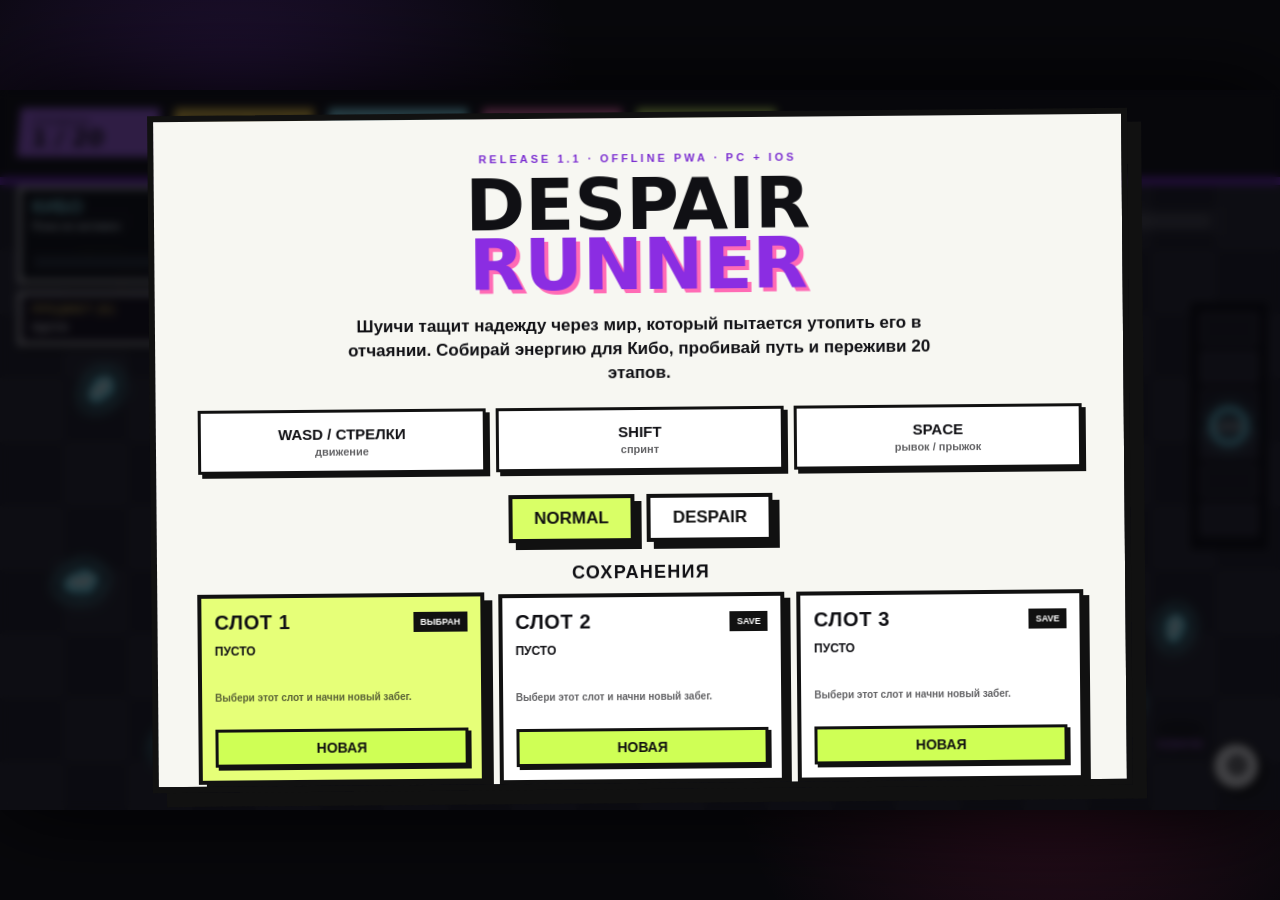
==== index.html @ 8cb409ff "Add files via upload" ====
<!doctype html>
<html lang="ru">
<head>
<meta charset="utf-8">
<meta name="viewport" content="width=device-width, initial-scale=1, maximum-scale=1, minimum-scale=1, user-scalable=no, viewport-fit=cover">
<meta name="theme-color" content="#09090d">
<meta name="mobile-web-app-capable" content="yes">
<meta name="apple-mobile-web-app-capable" content="yes">
<meta name="apple-mobile-web-app-status-bar-style" content="black-translucent">
<meta name="apple-mobile-web-app-title" content="Despair Runner">
<title>Despair Runner</title>
<link rel="manifest" href="manifest.webmanifest">
<link rel="stylesheet" href="style.css">
</head>
<body>
<div id="wrap">
  <canvas id="game" width="1280" height="720"></canvas>

  <div id="hud">
    <div class="chip purple"><small>УРОВЕНЬ</small><b id="hudLevel">1 / 20</b></div>
    <div class="chip gold"><small>ЭНЕРГИЯ КИБО</small><b id="hudCoins">0 / 7</b></div>
    <div class="chip cyan"><small>XP</small><b id="hudXp">0</b></div>
    <div class="chip pink"><small>ПЕРДЁЖ-КОМБО</small><b id="hudCombo">x1</b></div><div class="chip lime"><small>КОМБО МОНЕТ</small><b id="hudCoinCombo">x0</b></div>
  </div>

  <div id="perkHud"></div><div id="itemHud"><div class="item-title">ПРЕДМЕТ [E]</div><div id="itemText">пусто</div></div>
  <div id="kiiboHud">
    <div class="kiibo-title">КИБО</div>
    <div class="kiibo-sub" id="kiiboText">Пока не активен</div>
    <div class="kiibo-bar"><div id="kiiboFill"></div></div>
  </div>
  <div id="danger">ОНИ УЖЕ РЯДОМ 💀</div>
  <div id="announce"></div>

  <div id="bossHud">
    <div class="boss-line">
      <div>
        <div class="boss-name" id="bossName">HIFUMI YAMADA — БОСС</div>
        <div class="boss-sub" id="bossSub">Собери 60 монокоинов. Каждые 10 — выстрел Кибо.</div>
      </div>
      <b id="bossHpText">100%</b>
    </div>
    <div class="boss-bar"><div id="bossHpFill"></div></div>
  </div>

  <button id="settingsBtn" class="settingsFab" title="Настройки">⚙</button>

  <div id="startScreen" class="overlay show">
    <section class="panel intro">
      <div class="eyebrow">RELEASE 1.1 · OFFLINE PWA · PC + IOS</div>
      <h1>DESPAIR<br><span>RUNNER</span></h1>
      <p>Шуичи тащит надежду через мир, который пытается утопить его в отчаянии. Собирай энергию для Кибо, пробивай путь и переживи 20 этапов.</p>
      <div class="controls desktopControls">
        <div><b>WASD / СТРЕЛКИ</b><span>движение</span></div>
        <div><b>SHIFT</b><span>спринт</span></div>
        <div><b>SPACE</b><span>рывок / прыжок</span></div>
      </div>

      <div class="mobileControlHint">
        <b>НА ТЕЛЕФОНЕ</b>
        <span>экранные кнопки автоматически меняются под режим</span>
      </div>

      <div class="difficulty">
        <button class="diffBtn selected" data-diff="normal">NORMAL</button>
        <button class="diffBtn" data-diff="despair">DESPAIR</button>
      </div>

      <div class="saveTitle">СОХРАНЕНИЯ</div>
      <div id="saveSlots" class="saveSlots"></div>
      <div class="saveNote">Новая игра в занятом слоте сразу стирает старую контрольную точку этого слота.</div>

      <div class="startActions">
        <button id="startSettingsBtn" class="secondaryBtn">НАСТРОЙКИ</button>
      </div>
    </section>
  </div>

  <div id="levelScreen" class="overlay">
    <section class="panel level-panel">
      <div class="eyebrow">УРОВЕНЬ ПРОЙДЕН</div>
      <h2 id="levelDoneTitle">УРОВЕНЬ 1</h2>
      <div id="levelRank" class="levelRank">A</div><div id="levelStatsSummary" class="levelStatsSummary"></div><p>Выбери апгрейд Шуичи. Редкий = 2 стака, легендарный = 3.</p>
      <div id="perkChoices" class="perkChoices"></div>
    </section>
  </div>

  <div id="gameOver" class="overlay">
    <section class="panel">
      <div class="eyebrow">ТЕБЯ ДОГНАЛИ</div>
      <h2 id="deathTitle">КОНЕЦ 💀</h2>
      <p id="deathText">Это было неизбежно.</p>
      <div class="stats">Уровень: <b id="deathLevel">1</b> · XP: <b id="deathXp">0</b></div>
      <div class="deathActions">
        <button id="restartBtn">НОВЫЙ ЗАБЕГ В ЭТОМ СЛОТЕ</button>
        <button id="deathCheckpointBtn" class="checkpointBtn" style="display:none">С КОНТРОЛЬНОЙ ТОЧКИ</button>
      </div>
    </section>
  </div>

  <div id="victory" class="overlay">
    <section class="panel victory-panel final-panel">
      <div id="victoryEyebrow" class="eyebrow">DESPAIR RUNNER // CAMPAIGN COMPLETE</div>
      <h2 id="victoryTitle">НАДЕЖДА НЕ УМЕРЛА</h2>
      <p id="victoryText">Джунко не была побеждена. Но Шуичи всё равно нашёл выход.</p>

      <div id="victoryRank" class="finalRank">S</div>

      <div class="finalStatsGrid">
        <div><small>ВРЕМЯ</small><b id="victoryTime">00:00</b></div>
        <div><small>СМЕРТИ</small><b id="victoryDeaths">0</b></div>
        <div><small>ЭНЕРГИЯ</small><b id="victoryEnergy">0</b></div>
        <div><small>XP</small><b id="victoryXp">0</b></div>
        <div><small>ЭТАПЫ</small><b id="victoryStages">20/20</b></div>
        <div><small>СТАКИ ПЕРКОВ</small><b id="victoryPerks">0</b></div>
        <div><small>СЛОЖНОСТЬ</small><b id="victoryDifficulty">NORMAL</b></div>
        <div><small>РЕЖИМ</small><b id="victoryRunType">CAMPAIGN</b></div>
      </div>

      <div class="finalActions">
        <button id="victoryRestartBtn">НОВЫЙ ЗАБЕГ В ЭТОМ СЛОТЕ</button>
        <button id="victoryMenuBtn" class="secondaryBtn">К СОХРАНЕНИЯМ</button>
      </div>
    </section>
  </div>



  <div id="storyScreen" class="overlay">
    <section class="storyPanel">
      <div class="storyTop">DESPAIR RUNNER // STORY</div>
      <div class="storyBody">
        <div class="storyPortraitBox">
          <img id="storyPortrait" alt="">
          <div id="storyPortraitFallback">?</div>
        </div>
        <div class="storyDialogue">
          <div id="storySpeaker">ШУИЧИ</div>
          <div id="storyText">...</div>
          <button id="storyNextBtn">ДАЛЬШЕ ▶</button>
        </div>
      </div>
    </section>
  </div>

  <div id="settingsScreen" class="overlay">
    <section class="panel settings-panel">
      <div class="eyebrow">НАСТРОЙКИ</div>
      <h2>ЗВУК</h2>

      <div class="settingRow">
        <div><b>МУЗЫКА</b><span>Фоновая музыка уровней и боссов</span></div>
        <div class="sliderBox"><input id="musicVolume" type="range" min="0" max="100" value="12"><b id="musicVolumeValue">12%</b></div>
      </div>

      <div class="settingRow">
        <div><b>ЭФФЕКТЫ</b><span>Монеты, Кибо, попадания и пердёж</span></div>
        <div class="sliderBox"><input id="sfxVolume" type="range" min="0" max="100" value="72"><b id="sfxVolumeValue">72%</b></div>
      </div>

      <div class="settingRow">
        <div><b>ГОЛОС</b><span>Голосовые реплики и смех</span></div>
        <div class="sliderBox"><input id="voiceVolume" type="range" min="0" max="100" value="92"><b id="voiceVolumeValue">92%</b></div>
      </div>

      <div class="settingRow toggleRow">
        <div><b>ТРЯСКА ЭКРАНА</b><span>Удары, рывки и мощные атаки</span></div>
        <button id="shakeToggle" class="toggleBtn on">ВКЛ</button>
      </div>

      <div class="settingsHint">ESC — открыть/закрыть настройки. Изменения сохраняются автоматически.</div>
      <button id="closeSettingsBtn">ГОТОВО</button>
    </section>
  </div>


  <div id="offlineBadge" class="offlineBadge">OFFLINE</div>
  <button id="fullscreenBtn" class="fullscreenFab" title="Полный экран">⛶</button>

  <div id="mobileControls" aria-hidden="true">
    <div id="mobileDpad" class="mobileDpad">
      <button class="touchKey mobileUp" data-touch-key="KeyW" aria-label="Вверх">▲</button>
      <button class="touchKey mobileLeft" data-touch-key="KeyA" aria-label="Влево">◀</button>
      <button class="touchKey mobileRight" data-touch-key="KeyD" aria-label="Вправо">▶</button>
      <button class="touchKey mobileDown" data-touch-key="KeyS" aria-label="Вниз">▼</button>
    </div>

    <div id="mobileActions" class="mobileActions">
      <button id="mobileSprint" class="mobileSprint touchKey" data-touch-key="ShiftLeft">СПРИНТ</button>
      <button id="mobileSecondary" class="mobileSecondary">ПРЕДМЕТ</button>
      <button id="mobilePrimary" class="mobilePrimary">РЫВОК</button>
    </div>
  </div>

  <div id="rotateHint">
    <div>
      <b>ПОВЕРНИ ТЕЛЕФОН ↻</b>
      <span>DESPAIR RUNNER рассчитан на горизонтальный экран</span>
    </div>
  </div>

  <div id="toast"></div>
</div>
<script src="game.js"></script>

<script>
(function(){
  if(!('serviceWorker' in navigator)) return;

  const badge=document.getElementById('offlineBadge');
  const setBadge=(ready)=>{
    if(!badge) return;
    badge.classList.toggle('ready',!!ready);
    badge.textContent=ready?'OFFLINE READY':'OFFLINE';
  };

  window.addEventListener('load', async()=>{
    try{
      const reg=await navigator.serviceWorker.register('./sw.js',{scope:'./'});
      await navigator.serviceWorker.ready;
      setBadge(true);

      // Ask an already active SW to fill any files added after install.
      if(reg.active) reg.active.postMessage({type:'PRECACHE_NOW'});
    }catch(err){
      setBadge(false);
      console.warn('Offline mode unavailable on this origin:',err);
    }
  });

  window.addEventListener('online',()=>{
    if(navigator.serviceWorker.controller) setBadge(true);
  });
  window.addEventListener('offline',()=>{
    if(navigator.serviceWorker.controller) setBadge(true);
  });
})();
</script>
</body>
</html>
---- style.css ----
*{box-sizing:border-box}
html,body{margin:0;width:100%;height:100%;overflow:hidden;background:#09090d;color:#fff;font-family:Impact,Haettenschweiler,"Arial Narrow Bold",system-ui,sans-serif}
body{display:grid;place-items:center;background:
radial-gradient(circle at 18% 14%,rgba(121,49,198,.22),transparent 27%),
radial-gradient(circle at 82% 82%,rgba(255,44,128,.16),transparent 25%),#08080c}
#wrap{position:relative;width:min(100vw,177.777vh);aspect-ratio:16/9;max-height:100vh;overflow:hidden;box-shadow:0 0 90px #000}
canvas{display:block;width:100%;height:100%;background:#15151d}
#hud{position:absolute;left:16px;top:15px;right:16px;display:flex;gap:9px;pointer-events:none;z-index:4}
.chip{min-width:145px;padding:8px 13px 7px;border:3px solid #0b0b0e;box-shadow:5px 5px 0 #0b0b0e;color:#101014;transform:skew(-5deg)}
.chip small{display:block;font:900 10px Arial,sans-serif;letter-spacing:1.4px;opacity:.7}
.chip b{display:block;font-size:23px;line-height:1}
.purple{background:#b36aff}.gold{background:#ffd348}.cyan{background:#8eefff}.pink{background:#ff72b8}
#perkHud{position:absolute;right:18px;top:88px;display:flex;flex-direction:column;gap:5px;z-index:4;pointer-events:none;max-height:400px;overflow:hidden;align-items:flex-end}
.perkTag{min-width:230px;padding:6px 9px;background:rgba(255,255,255,.92);color:#101014;border:2px solid #101014;box-shadow:3px 3px #101014;font:900 11px Arial,sans-serif}.perkTag b{display:block;font-size:11px}.perkTag span{display:block;margin-top:2px;font:800 10px Arial,sans-serif;opacity:.72}.chanceTag{background:#d9ff66}
#danger{position:absolute;left:50%;top:92px;transform:translateX(-50%) scale(.88) rotate(-1deg);padding:7px 13px;background:#ff244f;border:3px solid #111;box-shadow:5px 5px #111;font-size:23px;opacity:0;transition:.08s;z-index:5}
#danger.show{opacity:1;transform:translateX(-50%) scale(1) rotate(-1deg)}
#announce{position:absolute;left:50%;top:44%;transform:translate(-50%,-50%) scale(.7) rotate(-2deg);font-size:64px;text-align:center;text-shadow:5px 5px 0 #111,-3px -3px 0 #111;opacity:0;pointer-events:none;z-index:7;white-space:pre-line}
#announce.show{animation:announce .95s ease both}
@keyframes announce{0%{opacity:0;transform:translate(-50%,-50%) scale(.5) rotate(-4deg)}18%{opacity:1;transform:translate(-50%,-50%) scale(1.12) rotate(2deg)}75%{opacity:1;transform:translate(-50%,-50%) scale(1) rotate(-1deg)}100%{opacity:0;transform:translate(-50%,-50%) scale(1.25) rotate(-1deg)}}
#bossHud{position:absolute;left:50%;top:82px;transform:translateX(-50%);width:min(760px,72%);padding:11px 15px 12px;background:rgba(12,10,15,.94);border:4px solid #fff;box-shadow:7px 7px #000;z-index:5;display:none}
#bossHud.show{display:block}
.boss-line{display:flex;justify-content:space-between;gap:18px;align-items:end}.boss-name{font-size:23px;color:#ff6b92}.boss-sub{font:700 11px Arial,sans-serif;color:#ddd;margin-top:2px}.boss-line>b{font-size:26px}
.boss-bar{height:21px;margin-top:8px;background:#2a2730;border:3px solid #000;overflow:hidden}
#bossHpFill{width:100%;height:100%;background:linear-gradient(90deg,#ff315e,#ffcf48);transition:width .35s cubic-bezier(.2,.8,.2,1)}
.overlay{position:absolute;inset:0;display:grid;place-items:center;background:rgba(6,6,10,.76);backdrop-filter:blur(4px);opacity:0;pointer-events:none;transition:.16s;z-index:10}
.overlay.show{opacity:1;pointer-events:auto}
.panel{width:min(760px,90%);padding:34px 42px 35px;text-align:center;background:#f7f7f2;color:#101014;border:6px solid #111;box-shadow:14px 14px #111;transform:rotate(-.5deg)}
.eyebrow{font:900 11px Arial,sans-serif;letter-spacing:3px;color:#7b2ed1;margin-bottom:10px}
h1{font-size:72px;line-height:.84;margin:0 0 18px}h1 span{color:#8b2de2;text-shadow:4px 4px #ff6bb5}
h2{font-size:58px;line-height:.9;margin:0 0 16px}
.panel p{font:700 17px/1.4 Arial,sans-serif;max-width:620px;margin:0 auto 20px}
.controls{display:grid;grid-template-columns:repeat(3,1fr);gap:10px;margin:23px 0}
.controls div{padding:13px 8px;background:#fff;border:3px solid #111;box-shadow:4px 4px #111}.controls b,.controls span{display:block}.controls b{font:900 15px Arial,sans-serif}.controls span{font:700 11px Arial,sans-serif;opacity:.65;margin-top:3px}
button{appearance:none;border:4px solid #111;padding:15px 24px;background:#cfff55;color:#111;box-shadow:7px 7px #111;font:900 20px Impact,Arial,sans-serif;cursor:pointer}
button:hover{transform:translate(-2px,-2px);box-shadow:9px 9px #111}button:active{transform:translate(4px,4px);box-shadow:3px 3px #111}
.perkChoices{display:grid;grid-template-columns:repeat(3,1fr);gap:12px;margin-top:22px}
.perkCard{appearance:none;text-align:left;padding:17px 14px;background:#fff;border:4px solid #111;box-shadow:6px 6px #111;color:#111;cursor:pointer}
.perkCard strong{display:block;font:900 19px Impact,Arial,sans-serif;margin-bottom:6px}.perkCard span{font:700 12px/1.3 Arial,sans-serif;opacity:.78}.perkCard em{display:block;margin-top:7px;font-style:normal;font-weight:900;color:#6d24b8}.perkCard:hover{background:#d8ff5a;transform:translate(-2px,-2px)}
.stats{font:900 18px Arial,sans-serif;margin:20px 0}
#toast{position:absolute;left:50%;bottom:65px;transform:translateX(-50%) translateY(20px) rotate(-2deg);padding:10px 16px;background:#fff;color:#111;border:3px solid #111;box-shadow:5px 5px #111;font-size:20px;opacity:0;transition:.12s;z-index:8;white-space:nowrap}
#toast.show{opacity:1;transform:translateX(-50%) translateY(0) rotate(-2deg)}
@media(max-width:760px){h1{font-size:48px}h2{font-size:42px}.panel{padding:26px 18px}.controls,.perkChoices{grid-template-columns:1fr}.chip{min-width:0;flex:1;padding:6px 7px}.chip b{font-size:17px}.chip small{font-size:8px}.controls span{display:none}#bossHud{width:88%}}

#kiiboHud{
  position:absolute;
  left:18px;
  top:96px;
  width:260px;
  padding:9px 11px 10px;
  background:rgba(10,14,18,.92);
  border:3px solid #fff;
  box-shadow:5px 5px #111;
  z-index:4;
  pointer-events:none;
}
.kiibo-title{
  font:900 18px Impact,Arial,sans-serif;
  color:#8ef5ff;
  line-height:1;
}
.kiibo-sub{
  margin-top:4px;
  font:800 11px/1.25 Arial,sans-serif;
  color:#eafcff;
  min-height:27px;
}
.kiibo-bar{
  margin-top:7px;
  height:16px;
  background:#26303a;
  border:2px solid #111;
  overflow:hidden;
}
#kiiboFill{
  width:0%;
  height:100%;
  background:linear-gradient(90deg,#42dfff,#d9ff66);
  transition:width .12s linear;
}

.lime{background:#d9ff66}
#itemHud{position:absolute;left:18px;top:202px;width:260px;padding:8px 11px;background:rgba(18,12,24,.92);border:3px solid #fff;box-shadow:5px 5px #111;z-index:4;pointer-events:none;color:#fff}
.item-title{font:900 11px Arial,sans-serif;color:#ffd85a;letter-spacing:1.1px}#itemText{font:900 13px Arial,sans-serif;margin-top:4px}
.difficulty{display:flex;justify-content:center;gap:12px;margin:15px 0 20px}.diffBtn{background:#fff;padding:10px 22px;font-size:17px}.diffBtn.selected{background:#d9ff66}.diffBtn[data-diff="despair"].selected{background:#ff6b92}
.levelRank{display:grid;place-items:center;width:78px;height:78px;border-radius:50%;background:#111;color:#d9ff66;border:5px solid #111;box-shadow:5px 5px 0 #7b2ed1;font-size:52px;line-height:1;margin:0 auto 12px}
.levelStatsSummary{margin:0 auto 14px;max-width:610px;padding:10px 12px;background:#ecebe5;border:3px solid #111;font:800 12px/1.45 Arial,sans-serif}
.perkCard.rare{background:#e4d8ff}.perkCard.legendary{background:#ffe483}.perkCard .rarity{display:inline-block;margin-bottom:6px;padding:3px 6px;border:2px solid #111;font:900 10px Arial,sans-serif}.perkCard.rare .rarity{background:#b788ff}.perkCard.legendary .rarity{background:#ffbf32}

.startActions{display:flex;justify-content:center;gap:14px;flex-wrap:wrap}
.secondaryBtn{background:#fff}
.settingsFab{
  position:absolute;right:18px;bottom:18px;z-index:9;width:52px;height:52px;padding:0;
  display:grid;place-items:center;border-radius:50%;font:900 26px Arial,sans-serif;
  background:#fff;color:#111;box-shadow:5px 5px #111
}
.settingsFab:hover{transform:translate(-2px,-2px);box-shadow:7px 7px #111}
.settings-panel{width:min(720px,92%);text-align:left}
.settings-panel h2{text-align:center;margin-bottom:24px}
.settingRow{
  display:grid;grid-template-columns:1fr 280px;gap:20px;align-items:center;
  padding:15px 0;border-top:3px solid #111
}
.settingRow>div:first-child b{display:block;font:900 18px Impact,Arial,sans-serif}
.settingRow>div:first-child span{display:block;margin-top:3px;font:700 11px/1.3 Arial,sans-serif;opacity:.62}
.sliderBox{display:grid;grid-template-columns:1fr 55px;gap:10px;align-items:center}
.sliderBox input{width:100%;accent-color:#8b2de2;cursor:pointer}
.sliderBox b{text-align:right;font:900 15px Arial,sans-serif}
.toggleRow{grid-template-columns:1fr 110px}
.toggleBtn{padding:10px 14px;background:#ff6b92;font-size:16px;box-shadow:4px 4px #111}
.toggleBtn.on{background:#cfff55}
.settingsHint{margin:18px 0;text-align:center;font:800 11px/1.4 Arial,sans-serif;opacity:.62}
#closeSettingsBtn{display:block;margin:0 auto}
@media(max-width:760px){
  .settingRow{grid-template-columns:1fr}
  .sliderBox{grid-template-columns:1fr 52px}
  .toggleRow{grid-template-columns:1fr 100px}
  .settingsFab{width:44px;height:44px;font-size:21px}
}

.storyPanel{
  width:min(980px,94%);background:#f4f1ea;border:5px solid #111;box-shadow:12px 12px #111;
  position:relative;overflow:hidden
}
.storyTop{
  background:#111;color:#fff;padding:9px 16px;font:900 13px Arial,sans-serif;
  letter-spacing:1.7px;border-bottom:5px solid #8d2ee7
}
.storyBody{display:grid;grid-template-columns:260px 1fr;min-height:310px}
.storyPortraitBox{
  position:relative;background:linear-gradient(145deg,#1a1020,#35183f);overflow:hidden;
  border-right:5px solid #111;display:grid;place-items:end center
}
#storyPortrait{max-height:300px;max-width:240px;object-fit:contain;position:relative;z-index:2}
#storyPortraitFallback{
  position:absolute;inset:0;display:grid;place-items:center;color:#fff;opacity:.2;
  font:900 120px Impact,sans-serif
}
.storyDialogue{padding:28px 30px;display:flex;flex-direction:column}
#storySpeaker{
  display:inline-block;align-self:flex-start;background:#8d2ee7;color:#fff;border:3px solid #111;
  box-shadow:4px 4px #111;padding:6px 12px;font:900 21px Impact,Arial,sans-serif;letter-spacing:1px
}
#storyText{
  margin-top:24px;min-height:125px;font:900 23px/1.38 Arial,sans-serif;color:#17131b
}
#storyNextBtn{align-self:flex-end;margin-top:auto;background:#d9ff66}
@media(max-width:720px){
  .storyBody{grid-template-columns:150px 1fr;min-height:270px}
  #storyPortrait{max-height:250px;max-width:145px}
  .storyDialogue{padding:20px}
  #storyText{font-size:17px}
}

.energyLegend{font:900 12px Arial,sans-serif;color:#8ff7ff}

.checkpointBtn{background:#71eaff}
.checkpointInfo{
  min-height:18px;margin-top:12px;text-align:center;
  font:900 11px/1.4 Arial,sans-serif;opacity:.72
}
.deathActions{display:flex;justify-content:center;gap:12px;flex-wrap:wrap}


/* V30 — DESPAIR RUNNER */
.devOpenBtn{opacity:.78}
.dev-panel{max-width:980px}
.devStageGrid{
  display:grid;
  grid-template-columns:repeat(4,minmax(0,1fr));
  gap:10px;
  margin:18px 0 22px
}
.devStageBtn{
  min-height:72px;
  padding:10px;
  text-align:left;
  border:2px solid rgba(255,255,255,.16);
  background:rgba(13,12,18,.88);
}
.devStageBtn strong{display:block;font-size:15px;margin-bottom:4px}
.devStageBtn span{display:block;font-size:11px;opacity:.66}
.devStageBtn.boss{border-color:rgba(255,76,127,.65)}
.devStageBtn.ex{border-color:rgba(113,234,255,.55)}
.devStageBtn.final{border-color:rgba(255,45,141,.9);box-shadow:0 0 24px rgba(255,45,141,.12)}
.final-panel{max-width:820px;text-align:center}
.finalRank{
  font:900 92px/1 Impact,Haettenschweiler,'Arial Narrow Bold',sans-serif;
  margin:8px auto 18px;
  text-shadow:0 5px 0 #111,0 0 28px rgba(113,234,255,.3)
}
.finalStatsGrid{
  display:grid;
  grid-template-columns:repeat(4,minmax(0,1fr));
  gap:10px;
  margin:18px 0 22px
}
.finalStatsGrid>div{
  background:rgba(0,0,0,.34);
  border:1px solid rgba(255,255,255,.14);
  padding:12px 8px;
  min-height:58px
}
.finalStatsGrid small{display:block;font-size:9px;letter-spacing:.14em;opacity:.58;margin-bottom:5px}
.finalStatsGrid b{font-size:17px}
.finalActions{display:flex;justify-content:center;gap:12px;flex-wrap:wrap}
@media(max-width:760px){
  .devStageGrid{grid-template-columns:repeat(2,minmax(0,1fr))}
  .finalStatsGrid{grid-template-columns:repeat(2,minmax(0,1fr))}
}


/* ==========================================================
   DESPAIR RUNNER 1.0 — RELEASE / SAVE SLOTS / MOBILE
   ========================================================== */

.intro{
  width:min(980px,95%);
  max-height:94%;
  overflow:auto;
}
.mobileControlHint{
  display:none;
  padding:10px 12px;
  margin:12px auto;
  max-width:610px;
  background:#e7dcff;
  border:3px solid #111;
  box-shadow:4px 4px #111;
  font:800 11px/1.35 Arial,sans-serif;
}
.mobileControlHint b,.mobileControlHint span{display:block}
.mobileControlHint b{font-size:13px;color:#7229b9;margin-bottom:3px}

.saveTitle{
  margin:6px 0 10px;
  font:900 18px Impact,Arial,sans-serif;
  letter-spacing:1.3px
}
.saveSlots{
  display:grid;
  grid-template-columns:repeat(3,minmax(0,1fr));
  gap:12px;
  margin:0 auto 12px
}
.saveSlot{
  position:relative;
  min-height:174px;
  padding:13px;
  text-align:left;
  background:#fff;
  border:4px solid #111;
  box-shadow:6px 6px #111;
  transition:.12s
}
.saveSlot.active{
  background:#e6ff78;
  transform:translate(-2px,-2px);
  box-shadow:8px 8px #111
}
.saveSlot.completed{background:#ffd2df}
.saveSlotHeader{
  display:flex;
  justify-content:space-between;
  align-items:center;
  gap:8px;
  margin-bottom:9px
}
.saveSlotHeader strong{
  font:900 20px Impact,Arial,sans-serif;
  letter-spacing:.6px
}
.saveSlotHeader small{
  font:900 9px Arial,sans-serif;
  padding:3px 5px;
  border:2px solid #111;
  background:#111;
  color:#fff
}
.saveSlotStatus{
  min-height:43px;
  font:900 12px/1.35 Arial,sans-serif
}
.saveSlotMeta{
  min-height:28px;
  margin-top:5px;
  font:700 10px/1.35 Arial,sans-serif;
  opacity:.66
}
.saveSlotActions{
  display:flex;
  flex-wrap:wrap;
  gap:6px;
  margin-top:10px
}
.saveSlotActions button{
  flex:1 1 auto;
  padding:8px 9px;
  border-width:3px;
  box-shadow:3px 3px #111;
  font-size:14px
}
.saveContinue{background:#71eaff}
.saveNew{background:#cfff55}
.saveDelete{background:#ff8ca8}
.saveNote{
  margin:3px auto 12px;
  font:800 10px/1.35 Arial,sans-serif;
  opacity:.64
}

.fullscreenFab{
  display:none;
  position:absolute;
  z-index:24;
  width:42px;
  height:42px;
  padding:0;
  border-width:3px;
  border-radius:50%;
  font:900 21px Arial,sans-serif;
  background:#d9ff66;
  box-shadow:3px 3px #111
}

#mobileControls{
  position:absolute;
  inset:0;
  z-index:20;
  display:none;
  pointer-events:none;
  touch-action:none;
  user-select:none;
  -webkit-user-select:none
}
body.touchDevice #mobileControls.active{display:block}
.mobileDpad{
  position:absolute;
  left:max(10px,env(safe-area-inset-left));
  bottom:max(10px,env(safe-area-inset-bottom));
  width:178px;
  height:148px;
  pointer-events:none
}
.mobileDpad button,
.mobileActions button{
  pointer-events:auto;
  touch-action:none;
  -webkit-tap-highlight-color:transparent
}
.mobileDpad button{
  position:absolute;
  width:58px;
  height:58px;
  padding:0;
  border:3px solid rgba(0,0,0,.9);
  border-radius:13px;
  box-shadow:3px 3px rgba(0,0,0,.8);
  background:rgba(245,245,245,.82);
  font:900 21px Arial,sans-serif;
  backdrop-filter:blur(3px)
}
.mobileDpad button.pressed{
  transform:translate(3px,3px);
  box-shadow:0 0 transparent;
  background:#d9ff66
}
.mobileUp{left:60px;top:0}
.mobileLeft{left:0;top:60px}
.mobileRight{left:120px;top:60px}
.mobileDown{left:60px;top:90px}
.mobileDpad.horizontalOnly .mobileUp,
.mobileDpad.horizontalOnly .mobileDown{display:none}
.mobileDpad.hidden{display:none}

.mobileActions{
  position:absolute;
  right:max(12px,env(safe-area-inset-right));
  bottom:max(12px,env(safe-area-inset-bottom));
  width:220px;
  height:150px;
  pointer-events:none
}
.mobileActions button{
  position:absolute;
  padding:0;
  border:3px solid #111;
  border-radius:50%;
  box-shadow:4px 4px rgba(0,0,0,.82);
  font:900 15px Impact,Arial,sans-serif
}
.mobileActions button:active,
.mobileActions button.pressed{
  transform:translate(3px,3px);
  box-shadow:1px 1px #111
}
.mobilePrimary{
  right:0;
  bottom:0;
  width:82px;
  height:82px;
  background:#ff6b92
}
.mobileSecondary{
  right:86px;
  bottom:11px;
  width:68px;
  height:68px;
  background:#71eaff
}
.mobileSprint{
  right:7px;
  top:0;
  width:92px;
  height:48px;
  border-radius:16px!important;
  background:#d9ff66
}
.mobileActions .hidden{display:none!important}

#rotateHint{
  display:none;
  position:fixed;
  inset:0;
  z-index:9999;
  place-items:center;
  padding:24px;
  background:#09090d;
  color:#fff;
  text-align:center
}
#rotateHint div{
  padding:24px;
  border:4px solid #fff;
  box-shadow:8px 8px #8d2ee7;
  background:#15121b
}
#rotateHint b{
  display:block;
  font:900 34px Impact,Arial,sans-serif;
  color:#ff6b92
}
#rotateHint span{
  display:block;
  max-width:300px;
  margin:9px auto 0;
  font:800 13px/1.35 Arial,sans-serif
}

@media (pointer:coarse){
  body.touchDevice .mobileControlHint{display:block}
  body.touchDevice .desktopControls{display:none}
  body.touchDevice .fullscreenFab{
    display:grid;
    place-items:center;
    right:max(54px,calc(env(safe-area-inset-right) + 54px));
    top:max(7px,env(safe-area-inset-top))
  }
  body.touchDevice .settingsFab{
    top:max(7px,env(safe-area-inset-top));
    right:max(7px,env(safe-area-inset-right));
    bottom:auto;
    width:42px;
    height:42px;
    font-size:19px;
    border-width:3px;
    box-shadow:3px 3px #111
  }
  body.touchDevice #hud{
    left:max(6px,env(safe-area-inset-left));
    right:max(104px,calc(env(safe-area-inset-right) + 104px));
    top:max(6px,env(safe-area-inset-top));
    gap:4px
  }
  body.touchDevice #hud .chip{
    min-width:0;
    padding:4px 6px;
    border-width:2px;
    box-shadow:2px 2px #111
  }
  body.touchDevice #hud .chip:nth-child(4),
  body.touchDevice #hud .chip:nth-child(5){display:none}
  body.touchDevice #hud .chip small{font-size:6px;letter-spacing:.5px}
  body.touchDevice #hud .chip b{font-size:13px}
  body.touchDevice #kiiboHud{
    left:max(7px,env(safe-area-inset-left));
    top:54px;
    width:155px;
    padding:5px 7px;
    border-width:2px;
    box-shadow:2px 2px #111
  }
  body.touchDevice .kiibo-title{font-size:12px}
  body.touchDevice .kiibo-sub{font-size:7px;min-height:16px}
  body.touchDevice .kiibo-bar{height:10px;margin-top:3px}
  body.touchDevice #itemHud{
    left:max(7px,env(safe-area-inset-left));
    top:119px;
    width:155px;
    padding:5px 7px;
    border-width:2px;
    box-shadow:2px 2px #111
  }
  body.touchDevice .item-title{font-size:7px}
  body.touchDevice #itemText{font-size:8px}
  body.touchDevice #perkHud{
    right:max(8px,env(safe-area-inset-right));
    top:57px;
    max-height:132px;
    gap:2px
  }
  body.touchDevice .perkTag{
    min-width:125px;
    max-width:150px;
    padding:3px 5px;
    border-width:1px;
    box-shadow:2px 2px #111;
    font-size:7px
  }
  body.touchDevice .perkTag b{font-size:7px}
  body.touchDevice .perkTag span{font-size:6px}
  body.touchDevice #bossHud{
    top:48px;
    width:58%;
    padding:5px 8px;
    border-width:2px;
    box-shadow:3px 3px #000
  }
  body.touchDevice .boss-name{font-size:13px}
  body.touchDevice .boss-sub{font-size:7px}
  body.touchDevice .boss-line>b{font-size:15px}
  body.touchDevice .boss-bar{height:12px;margin-top:4px;border-width:2px}
  body.touchDevice #danger{top:51px;font-size:13px;padding:3px 7px;border-width:2px;box-shadow:2px 2px #111}
  body.touchDevice #announce{font-size:34px}
  body.touchDevice #toast{
    bottom:9px;
    max-width:48%;
    padding:6px 9px;
    border-width:2px;
    box-shadow:3px 3px #111;
    font-size:11px;
    white-space:normal;
    text-align:center
  }
  body.touchDevice .panel,
  body.touchDevice .storyPanel{
    max-height:94%;
    overflow:auto
  }
  body.touchDevice .panel{
    width:min(900px,94%);
    padding:18px 20px;
    border-width:4px;
    box-shadow:7px 7px #111
  }
  body.touchDevice h1{font-size:45px}
  body.touchDevice h2{font-size:36px}
  body.touchDevice .panel p{font-size:12px;margin-bottom:10px}
  body.touchDevice .difficulty{margin:8px 0 10px}
  body.touchDevice .diffBtn{padding:7px 14px;font-size:13px;border-width:3px;box-shadow:3px 3px #111}
  body.touchDevice .saveSlots{gap:7px}
  body.touchDevice .saveSlot{
    min-height:132px;
    padding:8px;
    border-width:3px;
    box-shadow:3px 3px #111
  }
  body.touchDevice .saveSlotHeader strong{font-size:15px}
  body.touchDevice .saveSlotStatus{min-height:31px;font-size:9px}
  body.touchDevice .saveSlotMeta{font-size:7px;min-height:18px}
  body.touchDevice .saveSlotActions{gap:4px;margin-top:6px}
  body.touchDevice .saveSlotActions button{padding:5px 6px;font-size:10px;border-width:2px;box-shadow:2px 2px #111}
  body.touchDevice .saveNote{font-size:7px;margin-bottom:7px}
  body.touchDevice .startActions button{padding:8px 14px;font-size:13px;border-width:3px;box-shadow:3px 3px #111}
  body.touchDevice .perkChoices{grid-template-columns:repeat(3,1fr);gap:7px}
  body.touchDevice .perkCard{padding:9px 8px;border-width:3px;box-shadow:3px 3px #111}
  body.touchDevice .perkCard strong{font-size:13px}
  body.touchDevice .perkCard span{font-size:8px}
  body.touchDevice .storyBody{grid-template-columns:130px 1fr;min-height:220px}
  body.touchDevice #storyPortrait{max-height:205px;max-width:125px}
  body.touchDevice .storyDialogue{padding:13px}
  body.touchDevice #storySpeaker{font-size:14px;padding:4px 8px;border-width:2px;box-shadow:2px 2px #111}
  body.touchDevice #storyText{font-size:13px;min-height:85px;margin-top:10px}
  body.touchDevice #storyNextBtn{padding:7px 12px;font-size:12px;border-width:3px;box-shadow:3px 3px #111}
  body.touchDevice .finalRank{font-size:58px;margin:4px auto 8px}
  body.touchDevice .finalStatsGrid{gap:5px;margin:8px 0 10px}
  body.touchDevice .finalStatsGrid>div{min-height:42px;padding:6px}
  body.touchDevice .finalStatsGrid small{font-size:6px}
  body.touchDevice .finalStatsGrid b{font-size:11px}
}

@media (orientation:portrait) and (pointer:coarse){
  body.touchDevice #rotateHint{display:grid}
}

@media (max-width:760px) and (pointer:fine){
  .saveSlots{grid-template-columns:1fr}
}


/* ==========================================================
   V1.1 OFFLINE / IOS TOUCH-ZOOM FIX
   ========================================================== */
html,body{
  overscroll-behavior:none;
  -webkit-text-size-adjust:100%;
  touch-action:manipulation;
}
#wrap,
#game,
#mobileControls,
.mobileDpad,
.mobileActions,
.touchKey,
.mobilePrimary,
.mobileSecondary,
.mobileSprint{
  touch-action:none!important;
  -ms-touch-action:none!important;
}
#wrap{
  -webkit-user-select:none;
  user-select:none;
  -webkit-touch-callout:none;
}
.panel,
.panel button,
.panel input,
.panel label{
  touch-action:manipulation;
}
.offlineBadge{
  position:absolute;
  z-index:23;
  left:50%;
  bottom:8px;
  transform:translateX(-50%);
  padding:4px 7px;
  border:2px solid #111;
  background:rgba(255,255,255,.86);
  color:#111;
  box-shadow:2px 2px #111;
  font:900 8px Arial,sans-serif;
  letter-spacing:.8px;
  opacity:.48;
  pointer-events:none;
}
.offlineBadge.ready{
  background:#d9ff66;
  opacity:.82;
}
@media(pointer:fine){.offlineBadge{display:none}}
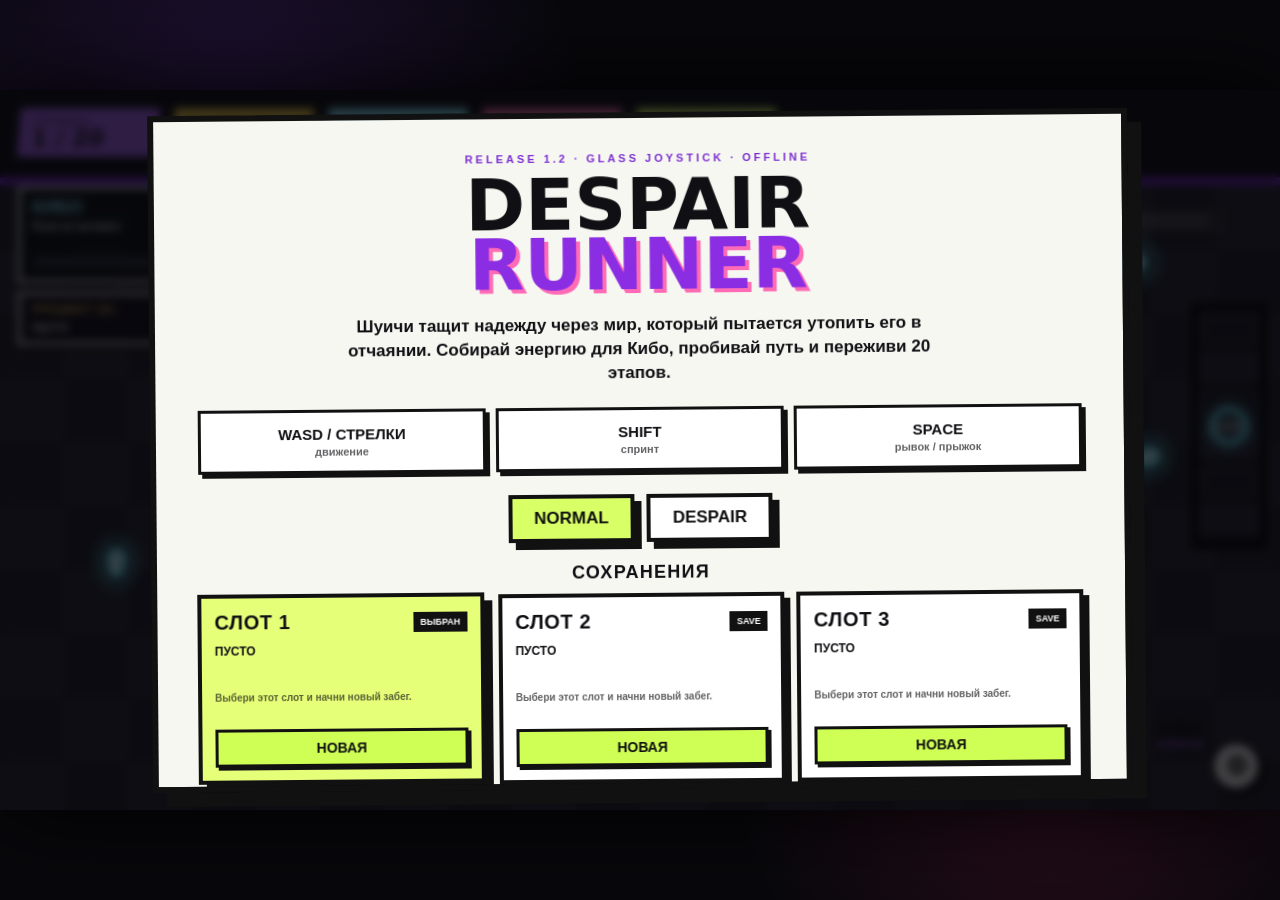
==== commit 4db87609: "Add files via upload" ====
--- a/index.html
+++ b/index.html
@@ -47,7 +47,7 @@
 
   <div id="startScreen" class="overlay show">
     <section class="panel intro">
-      <div class="eyebrow">RELEASE 1.1 · OFFLINE PWA · PC + IOS</div>
+      <div class="eyebrow">RELEASE 1.2 · GLASS JOYSTICK · OFFLINE</div>
       <h1>DESPAIR<br><span>RUNNER</span></h1>
       <p>Шуичи тащит надежду через мир, который пытается утопить его в отчаянии. Собирай энергию для Кибо, пробивай путь и переживи 20 этапов.</p>
       <div class="controls desktopControls">
@@ -178,17 +178,29 @@
   <button id="fullscreenBtn" class="fullscreenFab" title="Полный экран">⛶</button>
 
   <div id="mobileControls" aria-hidden="true">
-    <div id="mobileDpad" class="mobileDpad">
-      <button class="touchKey mobileUp" data-touch-key="KeyW" aria-label="Вверх">▲</button>
-      <button class="touchKey mobileLeft" data-touch-key="KeyA" aria-label="Влево">◀</button>
-      <button class="touchKey mobileRight" data-touch-key="KeyD" aria-label="Вправо">▶</button>
-      <button class="touchKey mobileDown" data-touch-key="KeyS" aria-label="Вниз">▼</button>
+    <div id="mobileJoystick" class="mobileJoystick" aria-label="Джойстик движения">
+      <div class="joystickGlow"></div>
+      <div class="joystickRing"></div>
+      <div id="joystickKnob" class="joystickKnob">
+        <span></span>
+      </div>
     </div>
 
     <div id="mobileActions" class="mobileActions">
-      <button id="mobileSprint" class="mobileSprint touchKey" data-touch-key="ShiftLeft">СПРИНТ</button>
-      <button id="mobileSecondary" class="mobileSecondary">ПРЕДМЕТ</button>
-      <button id="mobilePrimary" class="mobilePrimary">РЫВОК</button>
+      <button id="mobileSprint" class="mobileSprint touchKey glassAction" data-touch-key="ShiftLeft">
+        <span class="actionIcon">»</span>
+        <span class="actionLabel">СПРИНТ</span>
+      </button>
+
+      <button id="mobileSecondary" class="mobileSecondary glassAction">
+        <span class="actionIcon">E</span>
+        <span class="actionLabel">ПРЕДМЕТ</span>
+      </button>
+
+      <button id="mobilePrimary" class="mobilePrimary glassAction">
+        <span class="actionIcon">✦</span>
+        <span class="actionLabel">РЫВОК</span>
+      </button>
     </div>
   </div>
 
--- a/style.css
+++ b/style.css
@@ -333,90 +333,213 @@
   -webkit-user-select:none
 }
 body.touchDevice #mobileControls.active{display:block}
-.mobileDpad{
-  position:absolute;
-  left:max(10px,env(safe-area-inset-left));
-  bottom:max(10px,env(safe-area-inset-bottom));
-  width:178px;
-  height:148px;
-  pointer-events:none
-}
-.mobileDpad button,
-.mobileActions button{
+.mobileJoystick{
+  position:absolute;
+  left:max(20px,calc(env(safe-area-inset-left) + 14px));
+  bottom:max(18px,calc(env(safe-area-inset-bottom) + 12px));
+  width:142px;
+  height:142px;
+  border-radius:50%;
   pointer-events:auto;
   touch-action:none;
-  -webkit-tap-highlight-color:transparent
-}
-.mobileDpad button{
-  position:absolute;
+  -webkit-tap-highlight-color:transparent;
+  opacity:.58;
+  transition:
+    opacity .12s ease,
+    transform .12s ease
+}
+.mobileJoystick.engaged{
+  opacity:.82;
+  transform:scale(1.025)
+}
+.mobileJoystick.hidden{
+  display:none!important
+}
+.mobileJoystick.horizontalOnly{
+  width:158px;
+  height:126px;
+  border-radius:46%
+}
+.joystickGlow{
+  position:absolute;
+  inset:5px;
+  border-radius:inherit;
+  background:
+    radial-gradient(
+      circle at 50% 45%,
+      rgba(255,255,255,.10),
+      rgba(255,255,255,.025) 52%,
+      rgba(0,0,0,.08) 100%
+    );
+  border:1px solid rgba(255,255,255,.18);
+  box-shadow:
+    inset 0 0 28px rgba(255,255,255,.04),
+    0 7px 22px rgba(0,0,0,.12);
+  backdrop-filter:blur(4px);
+  -webkit-backdrop-filter:blur(4px)
+}
+.joystickRing{
+  position:absolute;
+  inset:23px;
+  border-radius:50%;
+  border:1px solid rgba(255,255,255,.17);
+  box-shadow:
+    inset 0 0 12px rgba(0,0,0,.10)
+}
+.mobileJoystick.horizontalOnly .joystickRing{
+  top:43px;
+  bottom:43px;
+  left:20px;
+  right:20px;
+  border-radius:999px
+}
+.joystickKnob{
+  position:absolute;
+  left:50%;
+  top:50%;
   width:58px;
   height:58px;
+  margin-left:-29px;
+  margin-top:-29px;
+  border-radius:50%;
+  background:
+    radial-gradient(
+      circle at 38% 30%,
+      rgba(255,255,255,.27),
+      rgba(255,255,255,.11) 38%,
+      rgba(255,255,255,.055) 100%
+    );
+  border:1.5px solid rgba(255,255,255,.31);
+  box-shadow:
+    inset 0 0 18px rgba(255,255,255,.05),
+    0 7px 20px rgba(0,0,0,.18);
+  backdrop-filter:blur(7px);
+  -webkit-backdrop-filter:blur(7px);
+  transform:translate3d(0,0,0);
+  will-change:transform;
+  pointer-events:none
+}
+.joystickKnob span{
+  position:absolute;
+  inset:20px;
+  border-radius:50%;
+  background:rgba(255,255,255,.23);
+  box-shadow:0 0 10px rgba(255,255,255,.10)
+}
+
+.mobileActions{
+  position:absolute;
+  right:max(18px,calc(env(safe-area-inset-right) + 12px));
+  bottom:max(18px,calc(env(safe-area-inset-bottom) + 12px));
+  width:230px;
+  height:158px;
+  pointer-events:none
+}
+.mobileActions button{
+  position:absolute;
   padding:0;
-  border:3px solid rgba(0,0,0,.9);
-  border-radius:13px;
-  box-shadow:3px 3px rgba(0,0,0,.8);
-  background:rgba(245,245,245,.82);
-  font:900 21px Arial,sans-serif;
-  backdrop-filter:blur(3px)
-}
-.mobileDpad button.pressed{
-  transform:translate(3px,3px);
-  box-shadow:0 0 transparent;
-  background:#d9ff66
-}
-.mobileUp{left:60px;top:0}
-.mobileLeft{left:0;top:60px}
-.mobileRight{left:120px;top:60px}
-.mobileDown{left:60px;top:90px}
-.mobileDpad.horizontalOnly .mobileUp,
-.mobileDpad.horizontalOnly .mobileDown{display:none}
-.mobileDpad.hidden{display:none}
-
-.mobileActions{
-  position:absolute;
-  right:max(12px,env(safe-area-inset-right));
-  bottom:max(12px,env(safe-area-inset-bottom));
-  width:220px;
-  height:150px;
-  pointer-events:none
-}
-.mobileActions button{
-  position:absolute;
-  padding:0;
-  border:3px solid #111;
-  border-radius:50%;
-  box-shadow:4px 4px rgba(0,0,0,.82);
-  font:900 15px Impact,Arial,sans-serif
+  pointer-events:auto;
+  touch-action:none;
+  -webkit-tap-highlight-color:transparent;
+  border:1.5px solid rgba(255,255,255,.28);
+  color:rgba(255,255,255,.93);
+  text-shadow:0 1px 4px rgba(0,0,0,.65);
+  background:
+    linear-gradient(
+      145deg,
+      rgba(255,255,255,.14),
+      rgba(255,255,255,.045)
+    );
+  box-shadow:
+    inset 0 0 19px rgba(255,255,255,.035),
+    0 7px 18px rgba(0,0,0,.14);
+  backdrop-filter:blur(5px);
+  -webkit-backdrop-filter:blur(5px);
+  opacity:.63;
+  transition:
+    opacity .08s ease,
+    transform .08s ease,
+    border-color .08s ease,
+    background .08s ease
 }
 .mobileActions button:active,
-.mobileActions button.pressed{
-  transform:translate(3px,3px);
-  box-shadow:1px 1px #111
+.mobileActions button.pressed,
+.mobileActions button.tapPulse{
+  opacity:.94;
+  transform:scale(.94);
+  border-color:rgba(255,255,255,.55);
+  background:
+    linear-gradient(
+      145deg,
+      rgba(255,255,255,.24),
+      rgba(255,255,255,.09)
+    )
+}
+.glassAction{
+  display:flex;
+  flex-direction:column;
+  align-items:center;
+  justify-content:center;
+  gap:2px
+}
+.actionIcon{
+  display:block;
+  font:900 24px/1 Impact,Arial,sans-serif
+}
+.actionLabel{
+  display:block;
+  font:800 8px/1 Arial,sans-serif;
+  letter-spacing:.65px
 }
 .mobilePrimary{
   right:0;
   bottom:0;
   width:82px;
   height:82px;
-  background:#ff6b92
+  border-radius:50%;
+  background:
+    linear-gradient(
+      145deg,
+      rgba(255,76,136,.20),
+      rgba(255,255,255,.045)
+    )!important
 }
 .mobileSecondary{
-  right:86px;
-  bottom:11px;
+  right:91px;
+  bottom:10px;
   width:68px;
   height:68px;
-  background:#71eaff
+  border-radius:50%;
+  background:
+    linear-gradient(
+      145deg,
+      rgba(90,226,255,.18),
+      rgba(255,255,255,.04)
+    )!important
+}
+.mobileSecondary .actionIcon{
+  font-size:19px
 }
 .mobileSprint{
   right:7px;
   top:0;
-  width:92px;
-  height:48px;
-  border-radius:16px!important;
-  background:#d9ff66
-}
-.mobileActions .hidden{display:none!important}
-
+  width:104px;
+  height:46px;
+  border-radius:999px!important;
+  background:
+    linear-gradient(
+      145deg,
+      rgba(213,255,100,.16),
+      rgba(255,255,255,.04)
+    )!important
+}
+.mobileSprint .actionIcon{
+  font-size:16px;
+  line-height:.8
+}
+.mobileActions .hidden{
+  display:none!important
+}
 #rotateHint{
   display:none;
   position:fixed;
@@ -608,7 +731,8 @@
 #wrap,
 #game,
 #mobileControls,
-.mobileDpad,
+.mobileJoystick,
+.joystickKnob,
 .mobileActions,
 .touchKey,
 .mobilePrimary,
@@ -649,3 +773,25 @@
   opacity:.82;
 }
 @media(pointer:fine){.offlineBadge{display:none}}
+
+
+@media (pointer:coarse) and (max-height:430px){
+  .mobileJoystick{
+    width:126px;
+    height:126px;
+    left:max(13px,calc(env(safe-area-inset-left) + 9px));
+    bottom:max(10px,calc(env(safe-area-inset-bottom) + 7px))
+  }
+  .joystickKnob{
+    width:52px;
+    height:52px;
+    margin-left:-26px;
+    margin-top:-26px
+  }
+  .mobileActions{
+    transform:scale(.90);
+    transform-origin:right bottom;
+    right:max(10px,calc(env(safe-area-inset-right) + 7px));
+    bottom:max(8px,calc(env(safe-area-inset-bottom) + 5px))
+  }
+}
